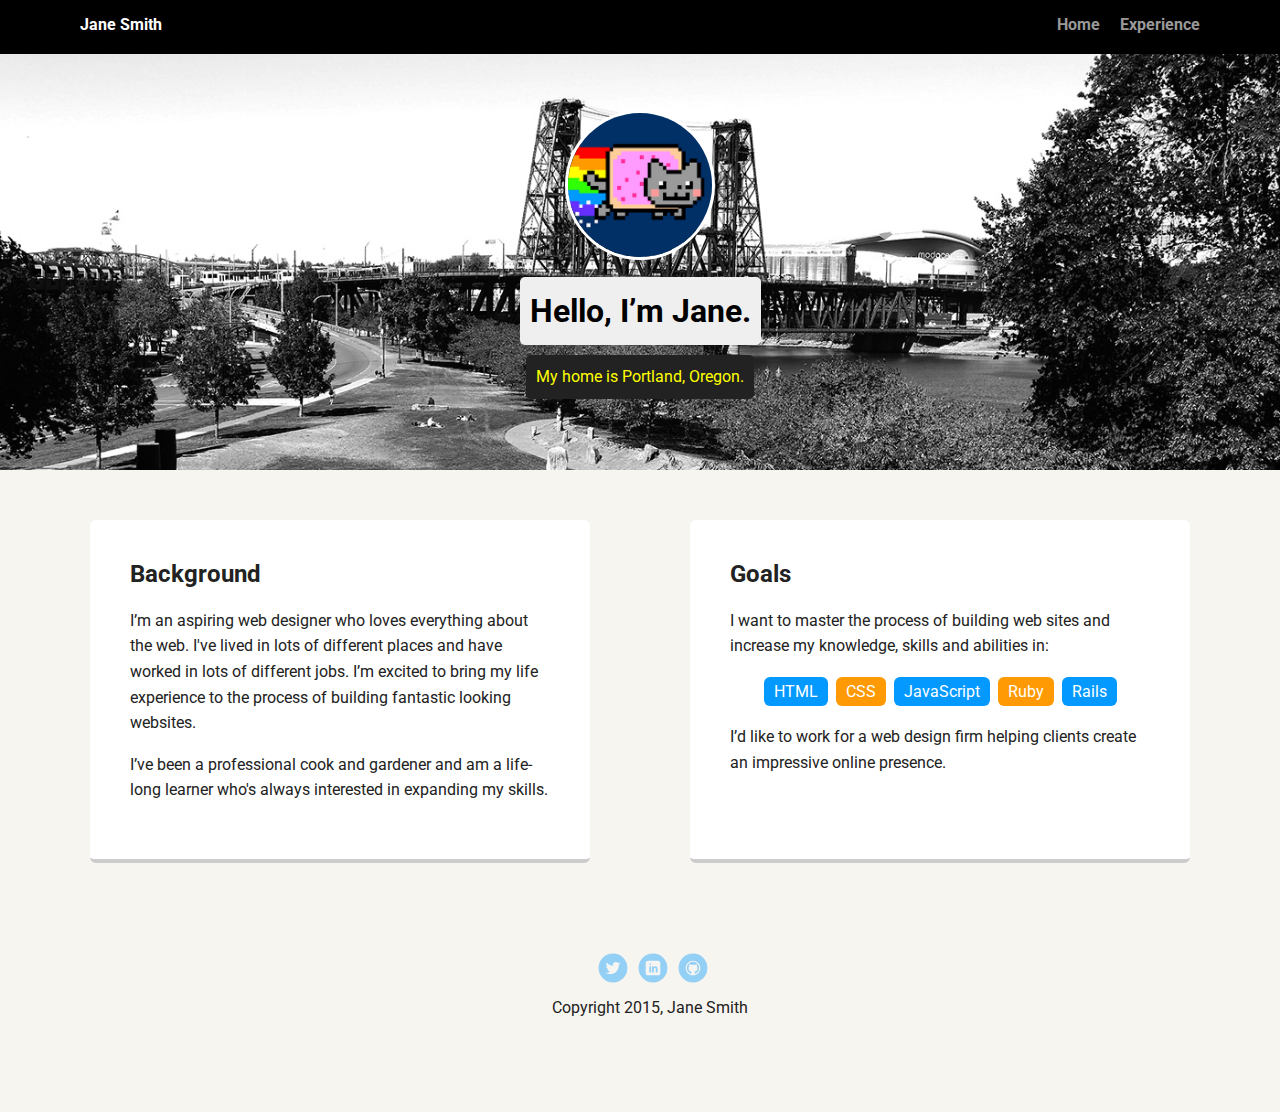
==== index.html @ c1b8fe0d "First file drop" ====
<!doctype html>
<html lang="en">
<head>
  <meta charset="utf-8">
  <title>Jane Smith's Profile</title>
  <meta name="viewport" content="width=device-width, initial-scale=1.0">
  <link rel="stylesheet" href="styles.css">
  <link href="https://fonts.googleapis.com/css?family=Muli%7CRoboto:400,300,500,700,900" rel="stylesheet"></head>
  <body>

    <div class="main-nav">
        <ul class="nav">
          <li class="name">Jane Smith</li>
          <li><a href="#">Home</a></li>
          <li><a href="#">Experience</a></li>
        </ul>
    </div>

    <header>
      <img src="images/me.png" alt="Drawing of Jane Smith" class="profile-image">
      <h1 class="tag name">Hello, I’m Jane.</h1>
      <p class="tag location">My home is Portland, Oregon.</p>
    </header>

    <main class="flex">
      <div class="card">
        <h2>Background</h2>
        <p>I’m an aspiring web designer who loves everything about the web. I've lived in lots of different places and have worked in lots of different jobs. I’m excited to bring my life experience to the process of building fantastic looking websites.</p>
        <p>I’ve been a professional cook and gardener and am a life-long learner who's always interested in expanding my skills.</p>
      </div> 

      <div class="card">
        <h2>Goals</h2>
        <p>I want to master the process of building web sites and increase my knowledge, skills and abilities in:</p>
        <ul class="skills">
          <li>HTML</li>
          <li>CSS</li>
          <li>JavaScript</li>
          <li>Ruby</li>
          <li>Rails</li>
        </ul>
        <p>I’d like to work for a web design firm helping clients create an impressive online presence.</p>
      </div> 

    </main>
    <footer>
      <ul>
        <li><a href="#" class="social twitter">Twitter</a></li>
        <li><a href="#" class="social linkedin">LinkedIn</a></li>
        <li><a href="#" class="social github">Github</a></li>
      </ul>
      <p class="copyright">Copyright 2015, Jane Smith</p>
    </footer>
  </body>
  </html>
---- styles.css ----
/* Global Layout Set-up */
* { 
  box-sizing: border-box;
}
  
body {
  margin: 0;
  padding: 0;
  text-align: center;
  font-family: 'Roboto', sans-serif;
  color: #222;
  background: #f7f5f0;
}
/* Link Styles */

a {
  text-decoration: none;
  color: #999;
}
a:hover {
  color: #6633ff;
}

/* Section Styles */

.main-nav {
  width: 100%;
  background: black;
  min-height: 30px;
  padding: 10px;
  position: fixed;
  text-align: center;
}
.nav {
  display: flex;
  justify-content: space-around;
  font-weight: 700;
  list-style-type: none;
  margin: 0 auto;
  padding: 0;
}

.nav .name {
    display: block;
    margin-right: auto;
    color: white;
}
.nav li {
  padding: 5px 10px 10px 10px;
}
.nav a {
  transition: all .5s;
}
.nav a:hover {
  color: white
}

header {
  text-align: center;
  background: url('images/portland.jpg') no-repeat top center ;
  background-size: cover;
  overflow: hidden;
  padding-top: 60px;
}
header {
  line-height: 1.5;
}
header .profile-image {
  margin-top: 50px;
  width: 150px;
  height: 150px;
  border-radius: 50%;
  border: 3px solid white;
  transition: all .5s;
}
header .profile-image:hover {
  transform: scale(1.2) rotate(5deg);
}
.tag {
  background-color: #efefef;
  color: black;
  padding: 10px;
  border-radius: 5px;
  display: table;
  margin: 10px auto;
} 
.location {
  background-color: #222;
  color: yellow;
}
.card {
  margin: 30px;
  padding: 20px 40px 40px;
  max-width: 500px;
  text-align: left;
  background: #fff;
  border-bottom: 4px solid #ccc;
  border-radius: 6px;
  transition: all .5s;
}
.card:hover {
  border-color: #ff99ff;
}

ul.skills {
  padding: 0;
  text-align: center;
}

.skills li {
  border-radius: 6px;
  display: inline-block;
  background: #ff9904;
  color: white;
  padding: 5px 10px;
  margin: 2px;
}

.skills li:nth-child(odd) {
  background: #0399ff;
}

footer {
  width: 100%;
  min-height: 30px;
  padding: 20px 0 40px 20px;
}

footer .copyright {
  top: -8px;
  font-size: .75em;
}

footer ul {
  list-style-type: none;
  margin: 0;
  padding: 0;
}

footer ul li {
  display: inline-block;
}

a.social {
  display: inline-block;
  text-indent: -9999px;
  margin-left: 5px;
  width: 30px;
  height: 30px;
  background-size: 30px 30px;
  opacity: .4;
  transition: all .5s;
}
a.twitter {
  background-image: url(images/twitter.svg);
}
a.linkedin {
  background-image: url(images/linkedin.svg);
}
a.github {
  background-image: url(images/github.svg);
}
a.social:hover {
  opacity: 1;
}
.clearfix {
  clear: both;
}

/* Styles for larger screens */
@media screen and (min-width: 720px) {
  
  .flex {
      display: -ms-flexbox;      /* TWEENER - IE 10 */
      display: flex; 
      max-width: 1200px;
      -ms-flex-pack: distribute;
      justify-content: space-around;
      margin: 0 auto;
  }

  header {
    min-height: 470px;
  }

  .nav {
    max-width: 1200px;
    padding: 0 30px;
  }


  main {
    padding-top: 20px;
  }

  main p {
    line-height: 1.6em;
  }

  footer {
    font-size: 1.3em;
    max-width: 1200px;
    margin: 40px auto;
  }

}
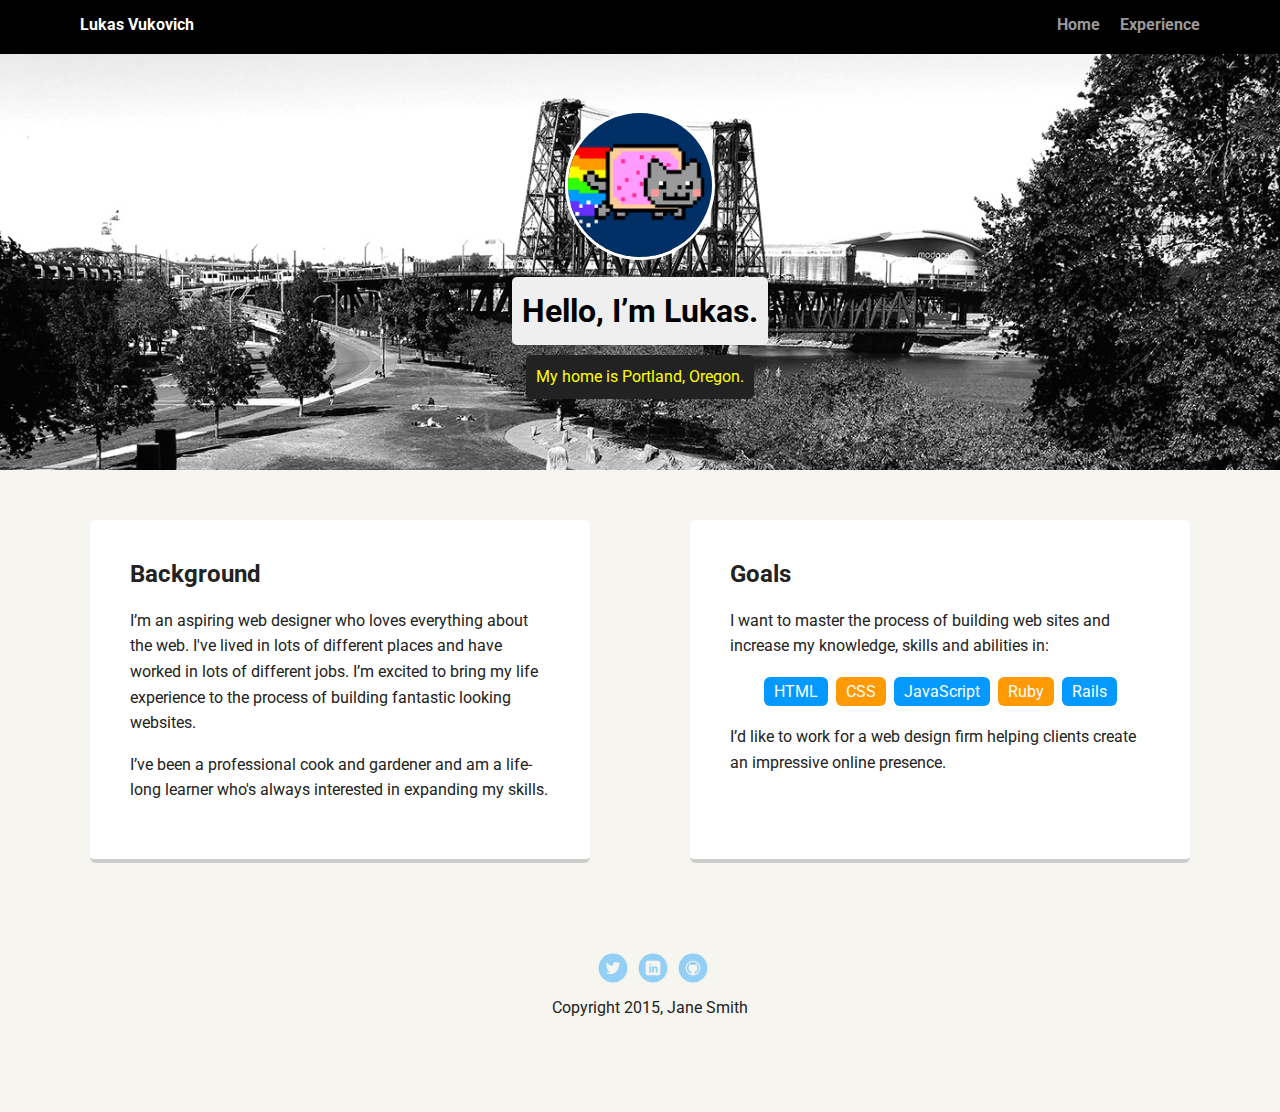
==== commit 6d1849ae: "First edit" ====
--- a/index.html
+++ b/index.html
@@ -2,7 +2,7 @@
 <html lang="en">
 <head>
   <meta charset="utf-8">
-  <title>Jane Smith's Profile</title>
+  <title>Lukas Vukovich's Profile</title>
   <meta name="viewport" content="width=device-width, initial-scale=1.0">
   <link rel="stylesheet" href="styles.css">
   <link href="https://fonts.googleapis.com/css?family=Muli%7CRoboto:400,300,500,700,900" rel="stylesheet"></head>
@@ -10,7 +10,7 @@
 
     <div class="main-nav">
         <ul class="nav">
-          <li class="name">Jane Smith</li>
+          <li class="name">Lukas Vukovich</li>
           <li><a href="#">Home</a></li>
           <li><a href="#">Experience</a></li>
         </ul>
@@ -18,7 +18,7 @@
 
     <header>
       <img src="images/me.png" alt="Drawing of Jane Smith" class="profile-image">
-      <h1 class="tag name">Hello, I’m Jane.</h1>
+      <h1 class="tag name">Hello, I’m Lukas.</h1>
       <p class="tag location">My home is Portland, Oregon.</p>
     </header>
 
